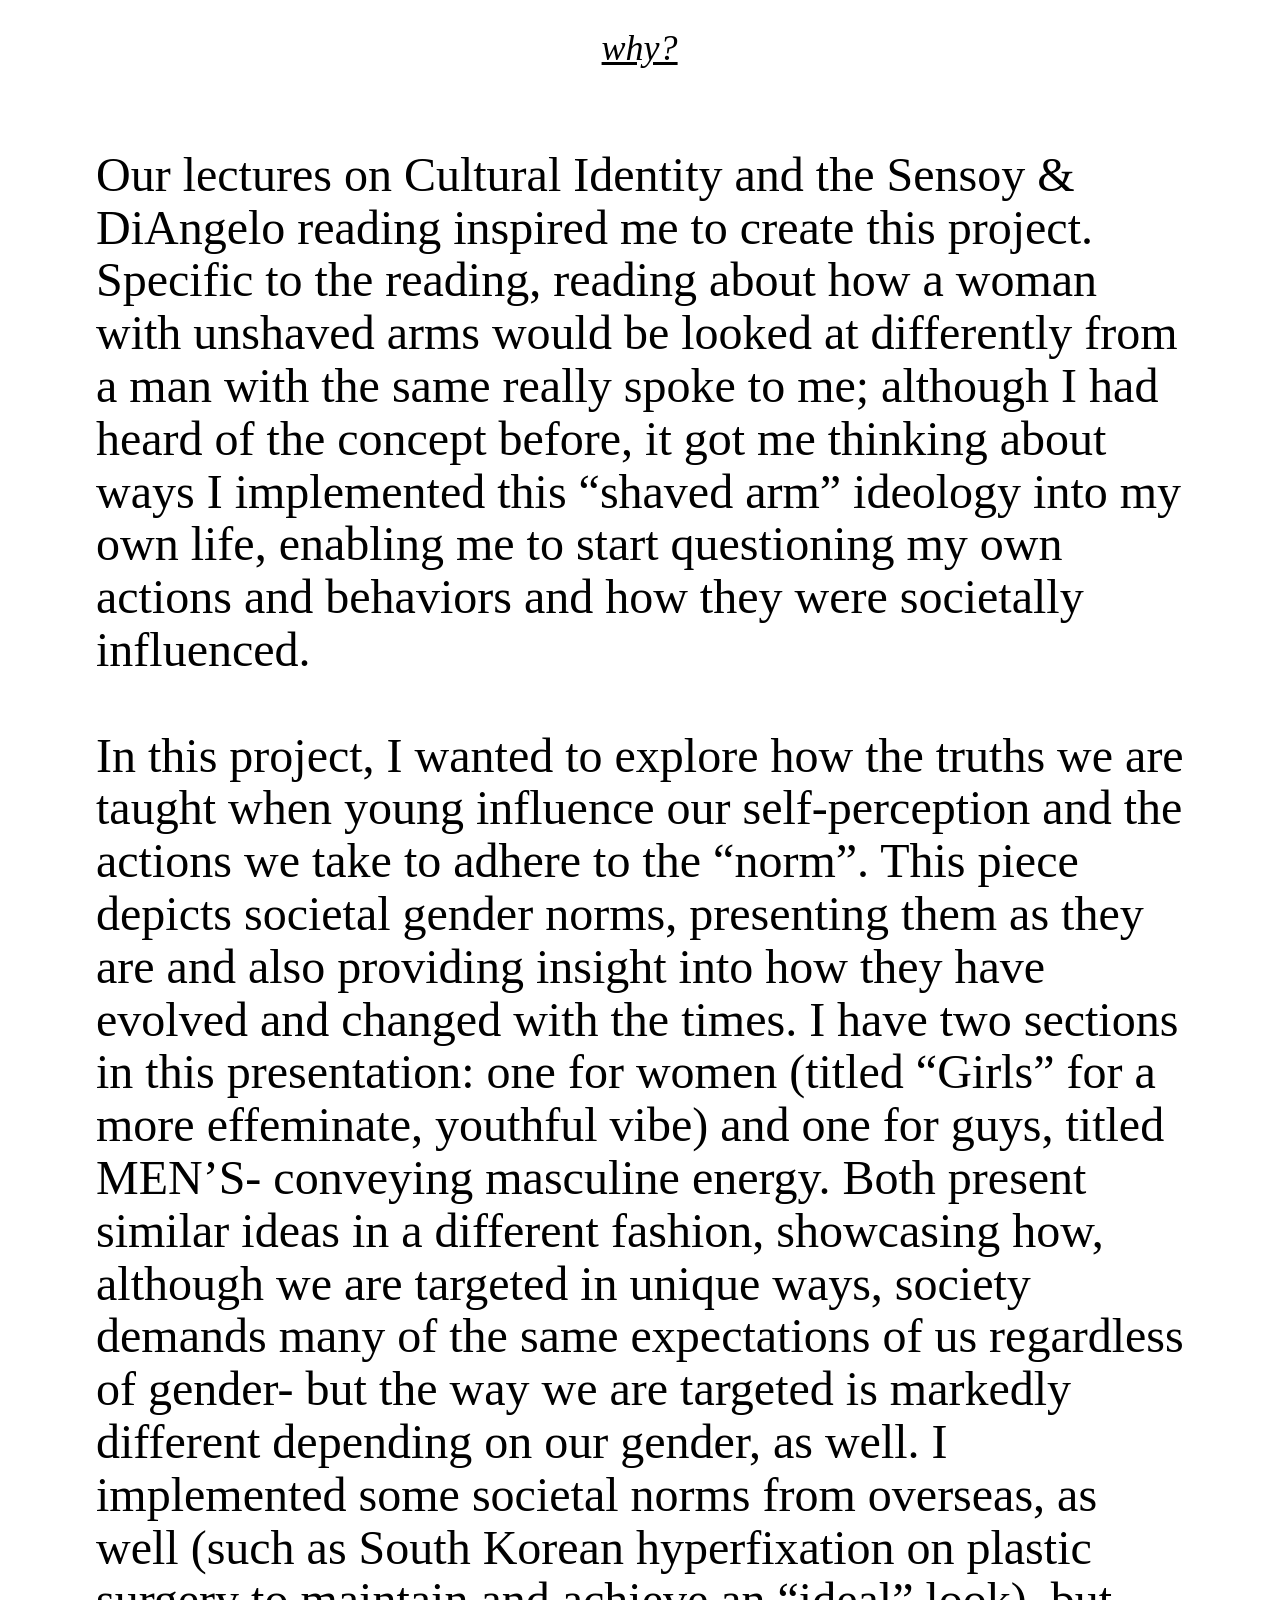
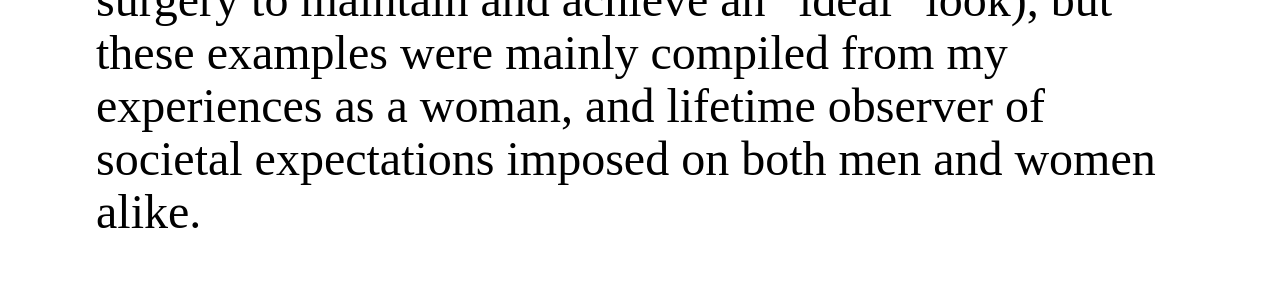
==== explain.html @ 397c4eb5 "push-explanation" ====
<html>
    <head>
        <!-- <link rel="stylesheet" href="stylesheet.css"> -->

        <style>
            body {
                display: flex;
                flex-direction: row;
                /* border: 3px solid red; */
                width: 100%;
                height: 100%;
                margin: auto;
                box-sizing: border-box;
                padding: 2em;
                align-items: flex-start;
                justify-content: center;
                font-size: 3em;
                line-height: 1.1em;
            }
            .explainer {
                display: flex;
                flex-direction: row;
                /* border: 3px solid red; */
                width: auto;
                height: auto;
                line-height: .69em;
                font-size: .75em;
                position: absolute;
                top: 1em;
                left: calc(47%);
                text-decoration: underline;
            }
        </style>
    </head>

    <body>
        <div class="explainer"><i>why?</i></div>
        <br>
        Our lectures on Cultural Identity and the Sensoy & DiAngelo reading inspired me to create this project. Specific to the reading, reading about how a woman with unshaved arms would be looked at differently from a man with the same really spoke to me; although I had heard of the concept before, it got me thinking about ways I implemented this “shaved arm” ideology into my own life, enabling me to start questioning my own actions and behaviors and how they were societally influenced.
        <br><br>
        In this project, I wanted to explore how the truths we are taught when young influence our self-perception and the actions we take to adhere to the “norm”. This piece depicts societal gender norms, presenting them as they are and also providing insight into how they have evolved and changed with the times. I have two sections in this presentation: one for women (titled “Girls” for a more effeminate, youthful vibe) and one for guys, titled MEN’S- conveying masculine energy. Both present similar ideas in a different fashion, showcasing how, although we are targeted in unique ways, society demands many of the same expectations of us regardless of gender- but the way we are targeted is markedly different depending on our gender, as well. I implemented some societal norms from overseas, as well (such as South Korean hyperfixation on plastic surgery to maintain and achieve an “ideal” look), but these examples were mainly compiled from my experiences as a woman, and lifetime observer of societal expectations imposed on both men and women alike.
        <br><br>
    </body>
</html>
---- stylesheet.css ----
body {
    display: flex;
    flex-direction: row;
    /* border: 3px solid red; */
    width: 100%;
    height: 100%;
    margin: auto;
    box-sizing: border-box;
    align-items: center;
    justify-content: space-around;
    /* gap: 4em; */
}
.MENS {
    display: flex;
    flex-direction: column;
    /* border: 3px solid green; */
    /* width: 100%;
    height: 100%; */
    width: 3.2em;
    height: auto;
    line-height: .69em;
    align-self: center;
    /* margin-right: auto; */
    align-items: center;
    justify-content: center;
    text-align: center;
    font-size: 10em;
    color: black;
}
.MENS:hover {
    /* box-shadow: 0px 0px 10px blue; */
    /* filter: drop-shadow(0px 0px 2px rgb(255, 213, 0)); */
    /* font-size: 12em; */
    font-weight: bold;
    /* background-image: url(MEDIA/CAUTION.jpg); background-position: center; background-repeat: no-repeat; background-size: cover; */
    /* background-color: yellow; */
}
.WOMENS {
    display: flex;
    flex-direction: column;
    /* border: 3px solid magenta; */
    /* width: 100%;
    height: 100%; */
    width: 2em;
    height: auto;
    line-height: .69em;
    /* align-self: flex-end;
    margin-right: auto; */
    align-items: center;
    justify-content: center;
    text-align: center;
    /* background-image: url(MEDIA/WOMENS-BOX.png); background-position: 0em -10em; background-repeat: no-repeat; background-size: 150%; */
    font-size: 10em;
    color: pink;
}
.WOMENS:hover {
    /* box-shadow: 0px 0px 10px pink; */
    /* background-image: url(MEDIA/WOMENS-DOOR.png); background-position: center; background-repeat: no-repeat; background-size: 90%; */
    filter: drop-shadow(0px 0px 5px rgb(255, 168, 255));
    text-decoration: underline;
    text-decoration-thickness: 5px;
}

a {
    width: auto;
    height: auto;
    align-items: center;
    justify-content: center;
    text-align: center;
    /* align-self: flex-end; */
    text-decoration: none;
    /* border: 3px solid yellow; */
}

.text-div-top {
    display: flex;
    flex-direction: row;
    /* border: 3px solid red; */
    width: auto;
    height: auto;
    line-height: .69em;
    font-size: 3em;
    position: absolute;
    top: 1em;
    left: calc(43%);
    text-decoration: underline;
}

.explainer {
    display: flex;
    flex-direction: row;
    /* border: 3px solid red; */
    width: auto;
    height: auto;
    line-height: .69em;
    font-size: 1em;
    position: absolute;
    bottom: 2.5em;
    left: calc(50%);
} .explainer:hover {
    text-decoration: underline;
}
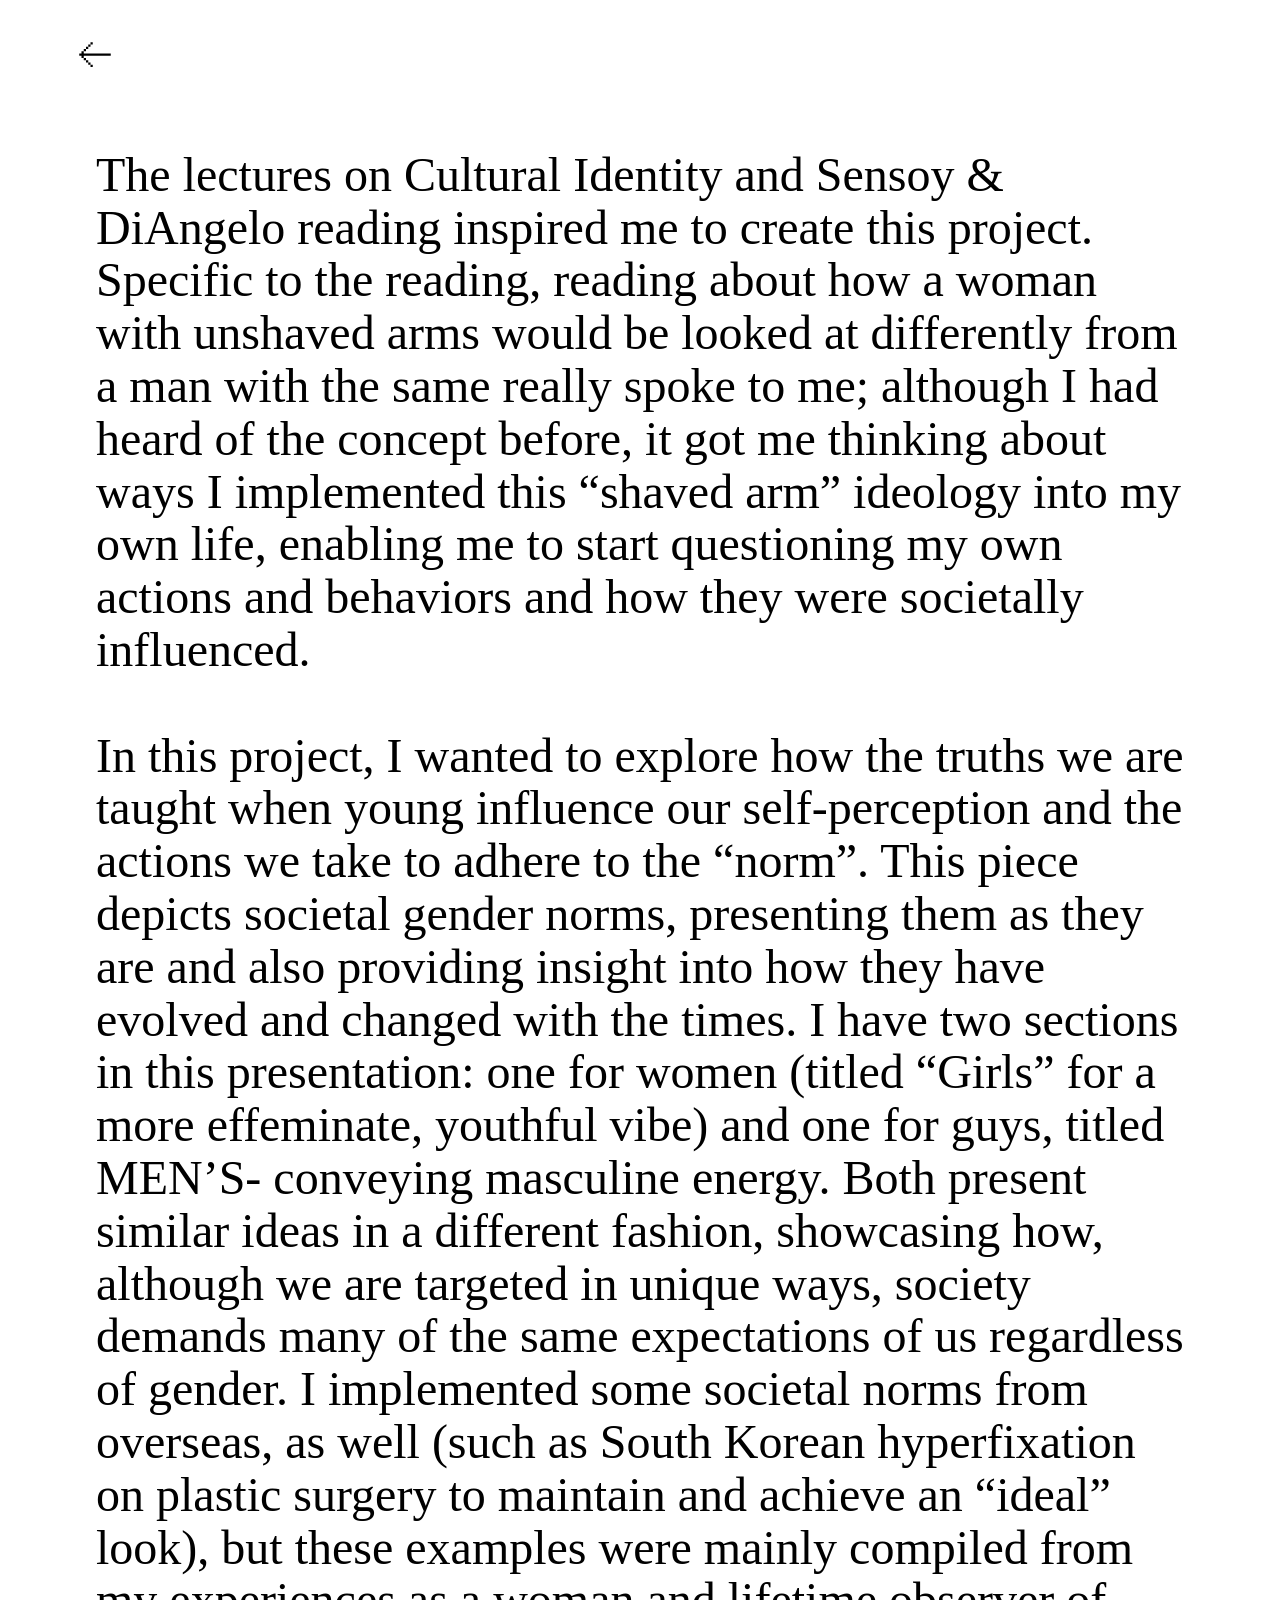
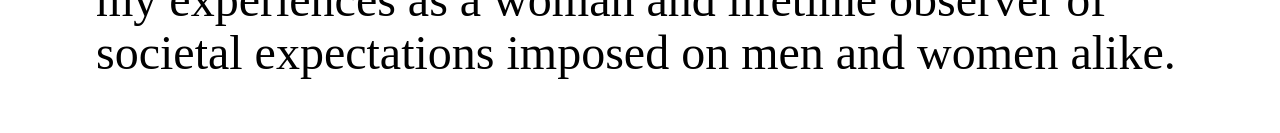
==== commit 68fdc17a: "ok pretty much done. yay." ====
--- a/explain.html
+++ b/explain.html
@@ -26,19 +26,24 @@
                 line-height: .69em;
                 font-size: .75em;
                 position: absolute;
-                top: 1em;
-                left: calc(47%);
+                top: 1.2em;
+                left: calc(6%);
+            } .explainer:hover {
                 text-decoration: underline;
+            }
+            a {
+                text-decoration: none;
+                color: black;
             }
         </style>
     </head>
 
     <body>
-        <div class="explainer"><i>why?</i></div>
+        <div class="explainer"><a href="index.html">🡠</a></div>
         <br>
-        Our lectures on Cultural Identity and the Sensoy & DiAngelo reading inspired me to create this project. Specific to the reading, reading about how a woman with unshaved arms would be looked at differently from a man with the same really spoke to me; although I had heard of the concept before, it got me thinking about ways I implemented this “shaved arm” ideology into my own life, enabling me to start questioning my own actions and behaviors and how they were societally influenced.
+        The lectures on Cultural Identity and Sensoy & DiAngelo reading inspired me to create this project. Specific to the reading, reading about how a woman with unshaved arms would be looked at differently from a man with the same really spoke to me; although I had heard of the concept before, it got me thinking about ways I implemented this “shaved arm” ideology into my own life, enabling me to start questioning my own actions and behaviors and how they were societally influenced.
         <br><br>
-        In this project, I wanted to explore how the truths we are taught when young influence our self-perception and the actions we take to adhere to the “norm”. This piece depicts societal gender norms, presenting them as they are and also providing insight into how they have evolved and changed with the times. I have two sections in this presentation: one for women (titled “Girls” for a more effeminate, youthful vibe) and one for guys, titled MEN’S- conveying masculine energy. Both present similar ideas in a different fashion, showcasing how, although we are targeted in unique ways, society demands many of the same expectations of us regardless of gender- but the way we are targeted is markedly different depending on our gender, as well. I implemented some societal norms from overseas, as well (such as South Korean hyperfixation on plastic surgery to maintain and achieve an “ideal” look), but these examples were mainly compiled from my experiences as a woman, and lifetime observer of societal expectations imposed on both men and women alike.
+        In this project, I wanted to explore how the truths we are taught when young influence our self-perception and the actions we take to adhere to the “norm”. This piece depicts societal gender norms, presenting them as they are and also providing insight into how they have evolved and changed with the times. I have two sections in this presentation: one for women (titled “Girls” for a more effeminate, youthful vibe) and one for guys, titled MEN’S- conveying masculine energy. Both present similar ideas in a different fashion, showcasing how, although we are targeted in unique ways, society demands many of the same expectations of us regardless of gender. I implemented some societal norms from overseas, as well (such as South Korean hyperfixation on plastic surgery to maintain and achieve an “ideal” look), but these examples were mainly compiled from my experiences as a woman and lifetime observer of societal expectations imposed on men and women alike.
         <br><br>
     </body>
 </html>
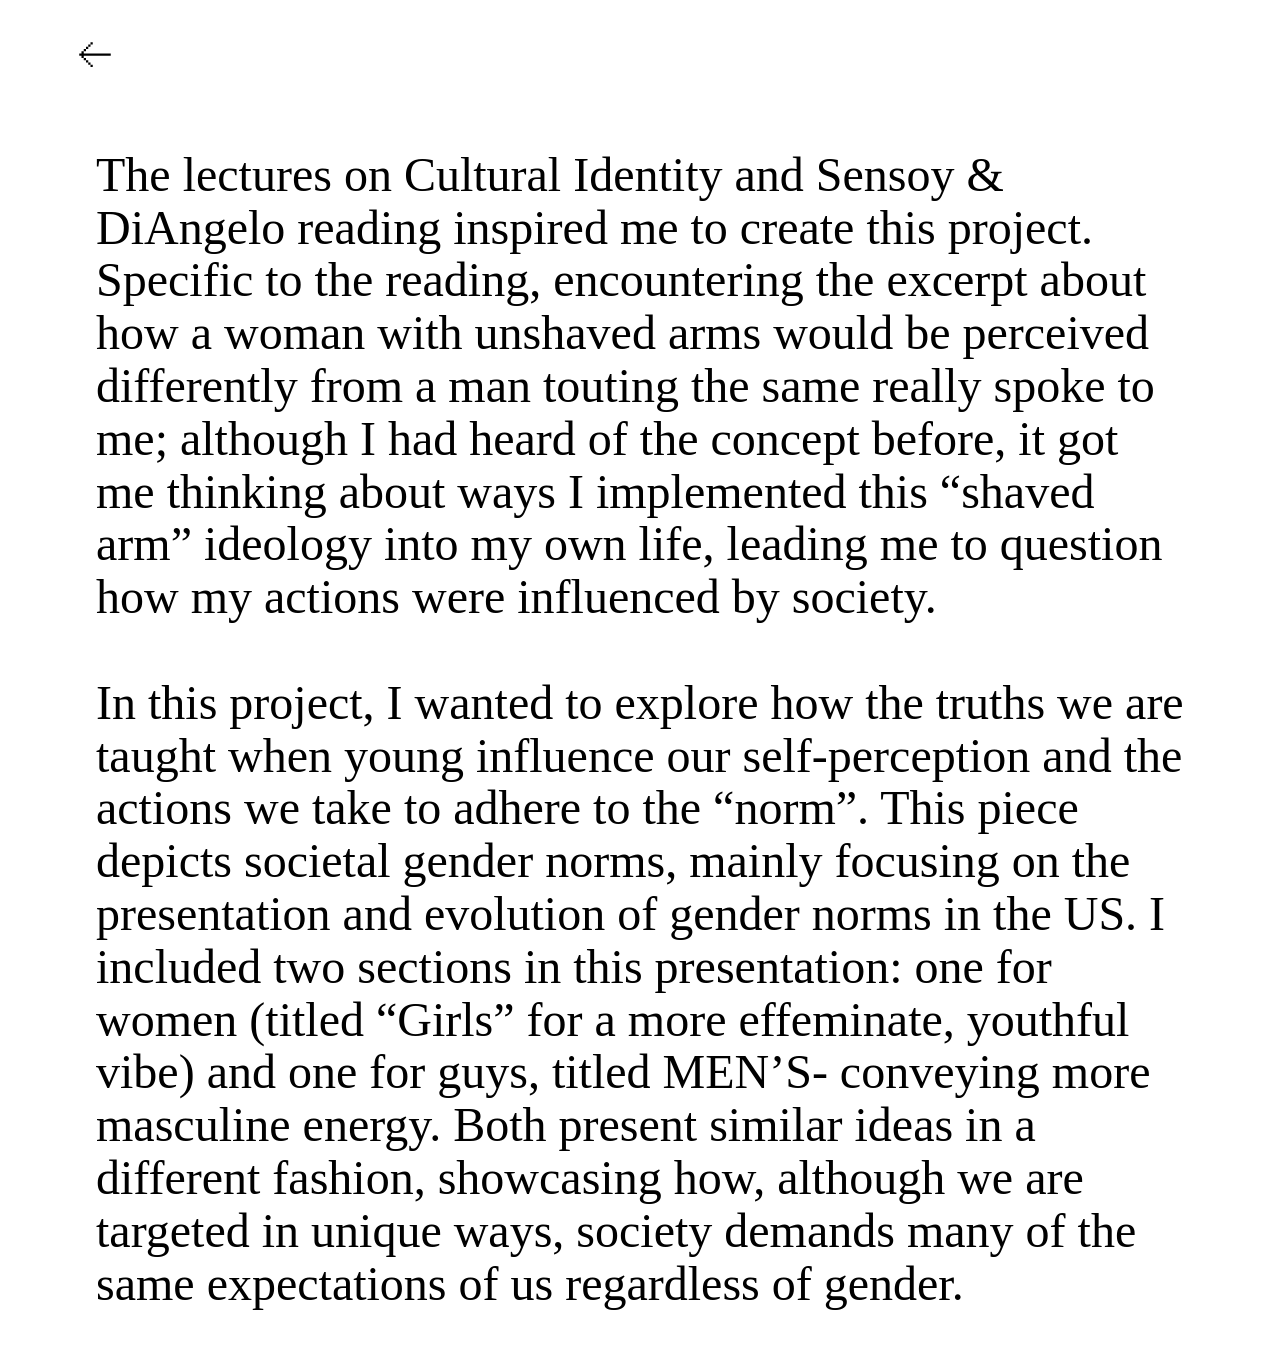
==== commit b15e3263: "final update?" ====
--- a/explain.html
+++ b/explain.html
@@ -41,9 +41,9 @@
     <body>
         <div class="explainer"><a href="index.html">🡠</a></div>
         <br>
-        The lectures on Cultural Identity and Sensoy & DiAngelo reading inspired me to create this project. Specific to the reading, reading about how a woman with unshaved arms would be looked at differently from a man with the same really spoke to me; although I had heard of the concept before, it got me thinking about ways I implemented this “shaved arm” ideology into my own life, enabling me to start questioning my own actions and behaviors and how they were societally influenced.
+        The lectures on Cultural Identity and Sensoy & DiAngelo reading inspired me to create this project. Specific to the reading, encountering the excerpt about how a woman with unshaved arms would be perceived differently from a man touting the same really spoke to me; although I had heard of the concept before, it got me thinking about ways I implemented this “shaved arm” ideology into my own life, leading me to question how my actions were influenced by society.
         <br><br>
-        In this project, I wanted to explore how the truths we are taught when young influence our self-perception and the actions we take to adhere to the “norm”. This piece depicts societal gender norms, presenting them as they are and also providing insight into how they have evolved and changed with the times. I have two sections in this presentation: one for women (titled “Girls” for a more effeminate, youthful vibe) and one for guys, titled MEN’S- conveying masculine energy. Both present similar ideas in a different fashion, showcasing how, although we are targeted in unique ways, society demands many of the same expectations of us regardless of gender. I implemented some societal norms from overseas, as well (such as South Korean hyperfixation on plastic surgery to maintain and achieve an “ideal” look), but these examples were mainly compiled from my experiences as a woman and lifetime observer of societal expectations imposed on men and women alike.
+        In this project, I wanted to explore how the truths we are taught when young influence our self-perception and the actions we take to adhere to the “norm”. This piece depicts societal gender norms, mainly focusing on the presentation and evolution of gender norms in the US. I included two sections in this presentation: one for women (titled “Girls” for a more effeminate, youthful vibe) and one for guys, titled MEN’S- conveying more masculine energy. Both present similar ideas in a different fashion, showcasing how, although we are targeted in unique ways, society demands many of the same expectations of us regardless of gender.
         <br><br>
     </body>
 </html>
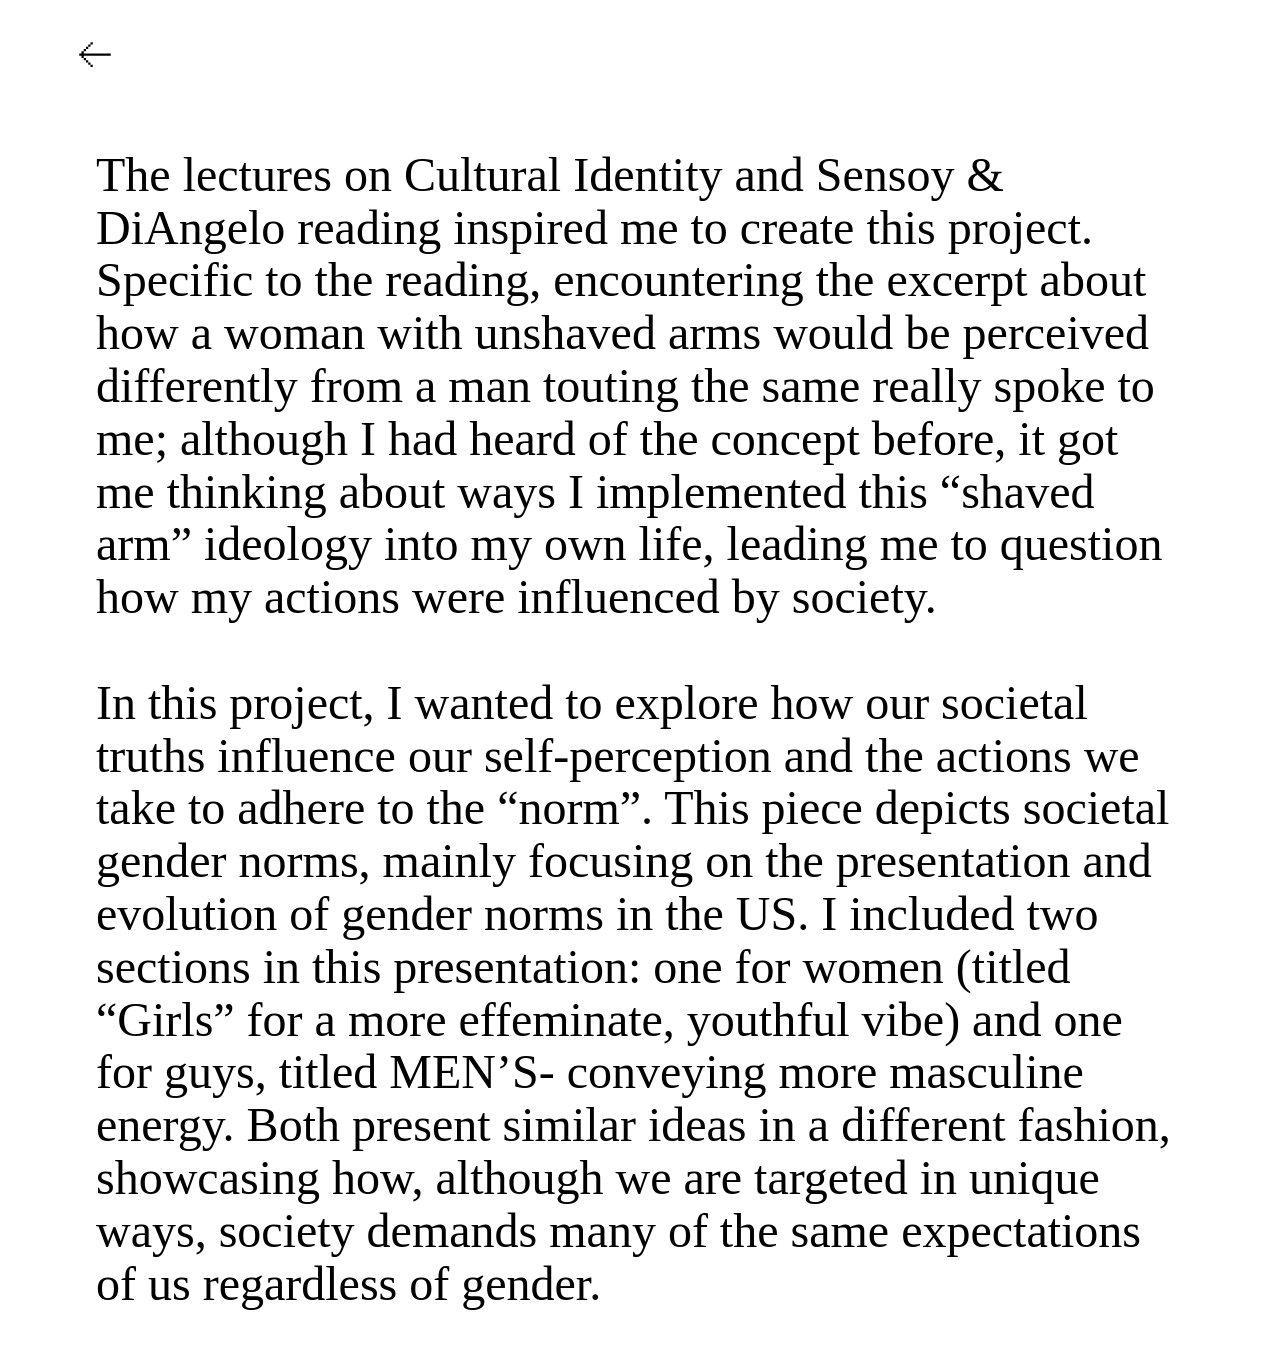
==== commit 9d9b1156: "ok, final FINAL. I'm done." ====
--- a/explain.html
+++ b/explain.html
@@ -43,7 +43,7 @@
         <br>
         The lectures on Cultural Identity and Sensoy & DiAngelo reading inspired me to create this project. Specific to the reading, encountering the excerpt about how a woman with unshaved arms would be perceived differently from a man touting the same really spoke to me; although I had heard of the concept before, it got me thinking about ways I implemented this “shaved arm” ideology into my own life, leading me to question how my actions were influenced by society.
         <br><br>
-        In this project, I wanted to explore how the truths we are taught when young influence our self-perception and the actions we take to adhere to the “norm”. This piece depicts societal gender norms, mainly focusing on the presentation and evolution of gender norms in the US. I included two sections in this presentation: one for women (titled “Girls” for a more effeminate, youthful vibe) and one for guys, titled MEN’S- conveying more masculine energy. Both present similar ideas in a different fashion, showcasing how, although we are targeted in unique ways, society demands many of the same expectations of us regardless of gender.
+        In this project, I wanted to explore how our societal truths influence our self-perception and the actions we take to adhere to the “norm”. This piece depicts societal gender norms, mainly focusing on the presentation and evolution of gender norms in the US. I included two sections in this presentation: one for women (titled “Girls” for a more effeminate, youthful vibe) and one for guys, titled MEN’S- conveying more masculine energy. Both present similar ideas in a different fashion, showcasing how, although we are targeted in unique ways, society demands many of the same expectations of us regardless of gender.
         <br><br>
     </body>
 </html>
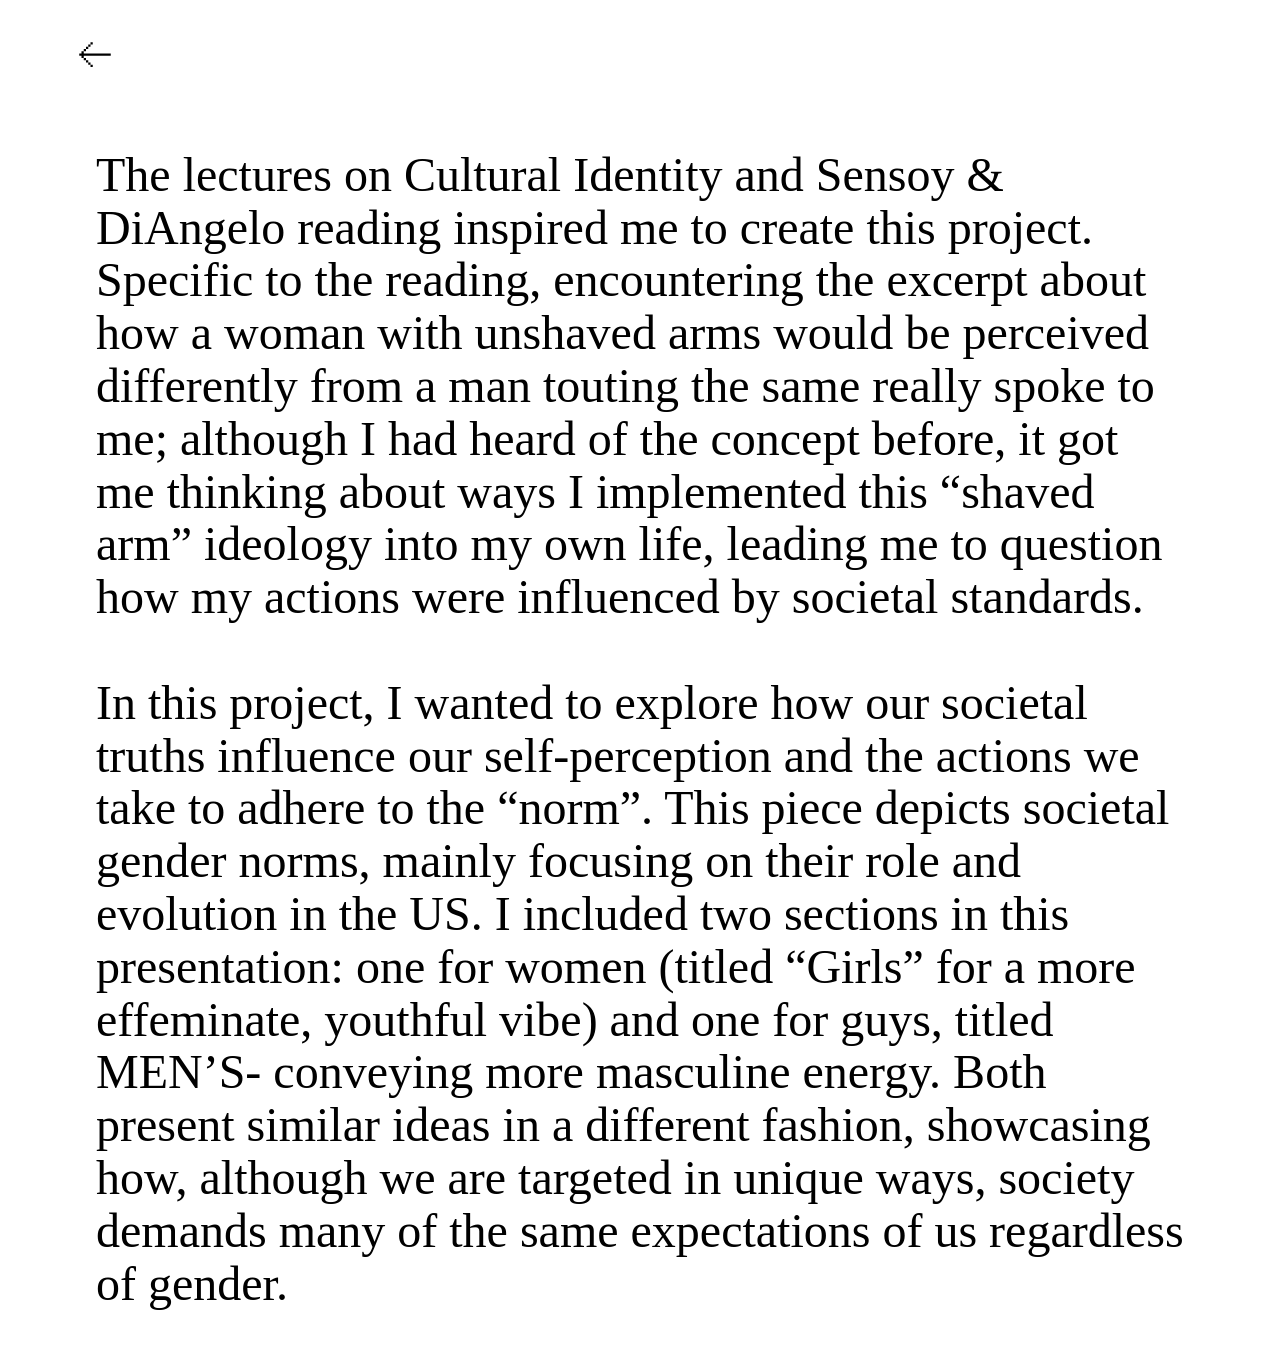
==== commit 5044f359: "nevermind, added more text :'/" ====
--- a/explain.html
+++ b/explain.html
@@ -41,9 +41,9 @@
     <body>
         <div class="explainer"><a href="index.html">🡠</a></div>
         <br>
-        The lectures on Cultural Identity and Sensoy & DiAngelo reading inspired me to create this project. Specific to the reading, encountering the excerpt about how a woman with unshaved arms would be perceived differently from a man touting the same really spoke to me; although I had heard of the concept before, it got me thinking about ways I implemented this “shaved arm” ideology into my own life, leading me to question how my actions were influenced by society.
+        The lectures on Cultural Identity and Sensoy & DiAngelo reading inspired me to create this project. Specific to the reading, encountering the excerpt about how a woman with unshaved arms would be perceived differently from a man touting the same really spoke to me; although I had heard of the concept before, it got me thinking about ways I implemented this “shaved arm” ideology into my own life, leading me to question how my actions were influenced by societal standards.
         <br><br>
-        In this project, I wanted to explore how our societal truths influence our self-perception and the actions we take to adhere to the “norm”. This piece depicts societal gender norms, mainly focusing on the presentation and evolution of gender norms in the US. I included two sections in this presentation: one for women (titled “Girls” for a more effeminate, youthful vibe) and one for guys, titled MEN’S- conveying more masculine energy. Both present similar ideas in a different fashion, showcasing how, although we are targeted in unique ways, society demands many of the same expectations of us regardless of gender.
+        In this project, I wanted to explore how our societal truths influence our self-perception and the actions we take to adhere to the “norm”. This piece depicts societal gender norms, mainly focusing on their role and evolution in the US. I included two sections in this presentation: one for women (titled “Girls” for a more effeminate, youthful vibe) and one for guys, titled MEN’S- conveying more masculine energy. Both present similar ideas in a different fashion, showcasing how, although we are targeted in unique ways, society demands many of the same expectations of us regardless of gender.
         <br><br>
     </body>
 </html>
